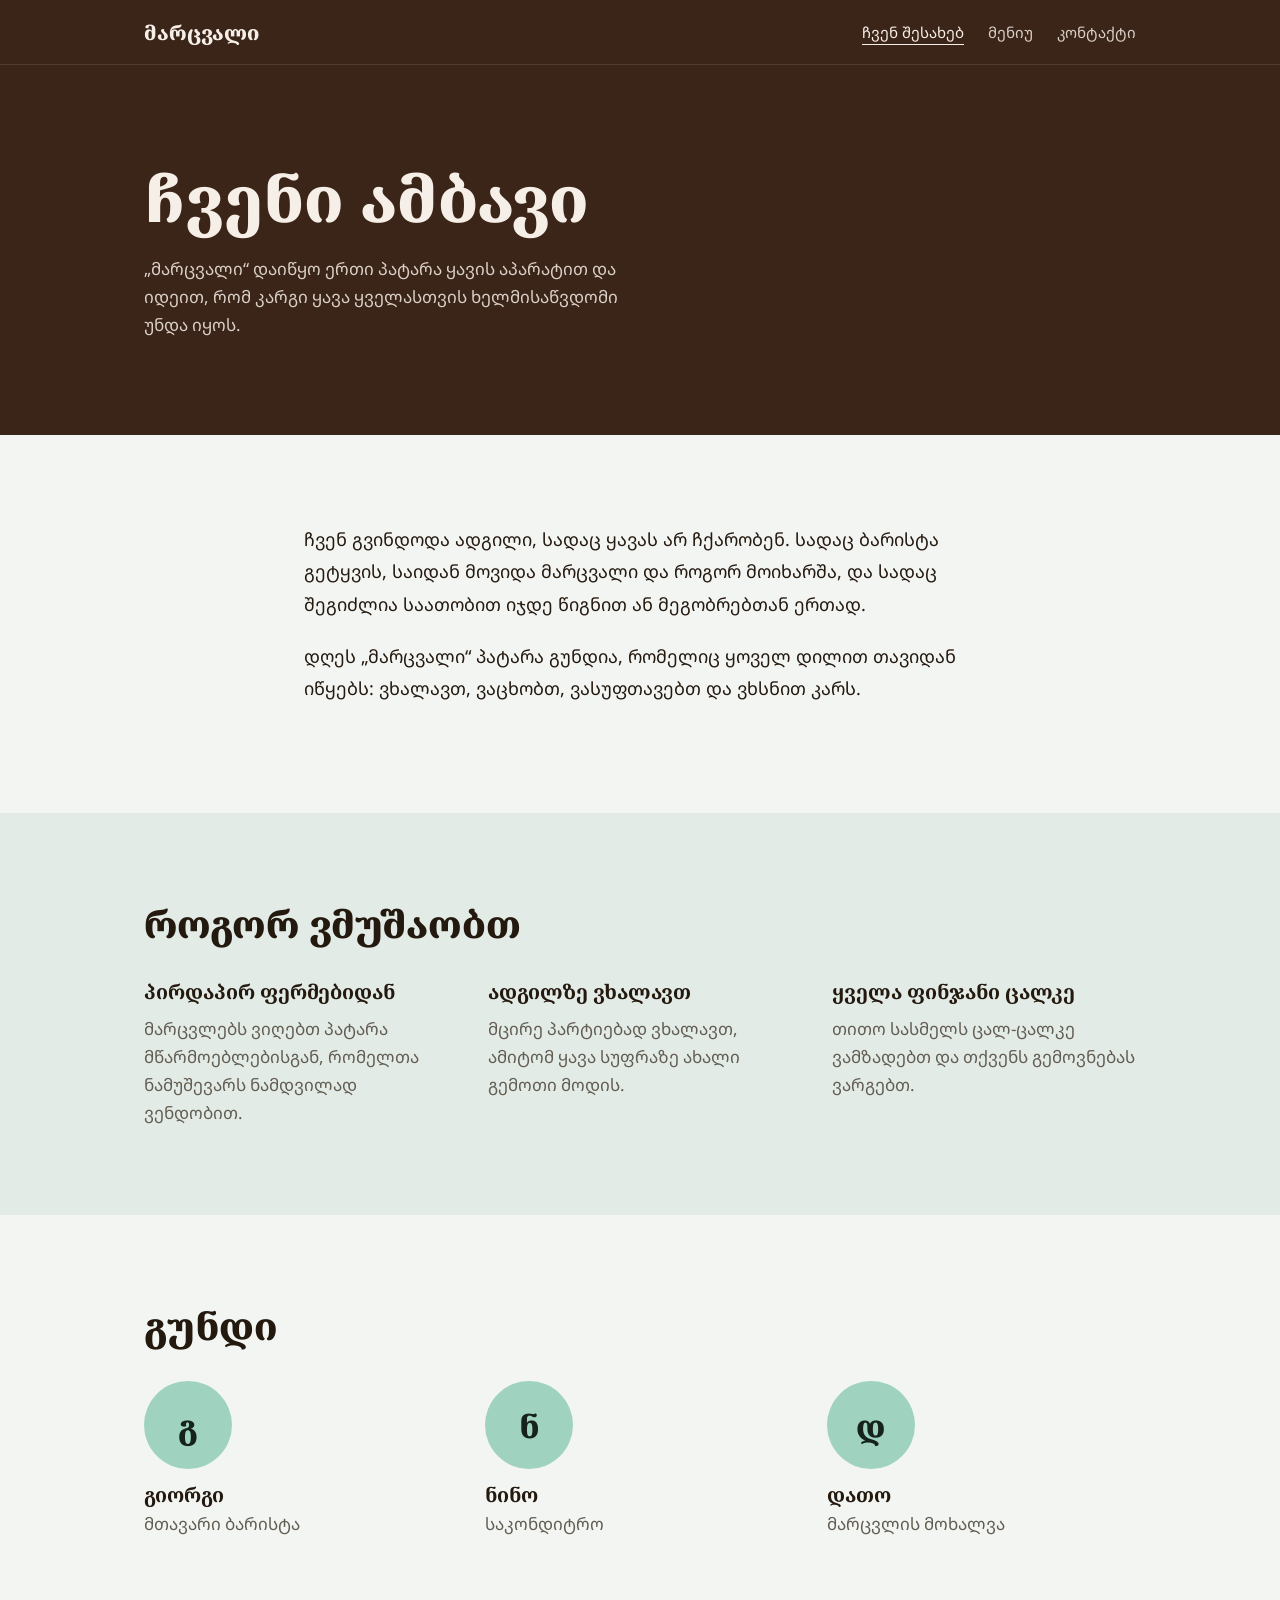
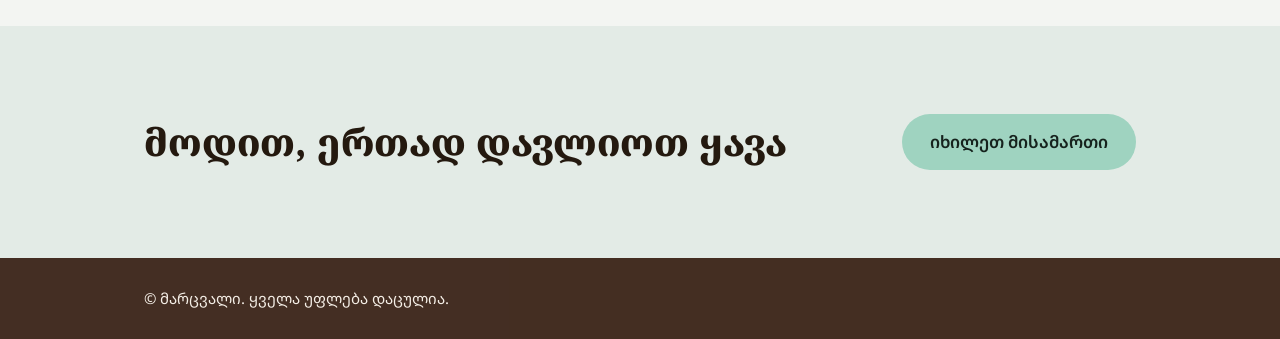
==== about.html @ 7edf588c "Add files via upload" ====
<!doctype html>
<html lang="ka">
  <head>
    <meta charset="utf-8" />
    <meta name="viewport" content="width=device-width, initial-scale=1" />
    <title>ჩვენ შესახებ – მარცვალი</title>
    <link rel="preconnect" href="https://fonts.googleapis.com" />
    <link rel="preconnect" href="https://fonts.gstatic.com" crossorigin />
    <link
      href="https://fonts.googleapis.com/css2?family=Noto+Sans+Georgian:wght@400;600&family=Noto+Serif+Georgian:wght@700;800&display=swap"
      rel="stylesheet"
    />
    <link rel="stylesheet" href="style.css" />
    <link rel="stylesheet" href="about.css" />
  </head>
  <body>
    <nav class="nav">
      <div class="wrap nav-in">
        <a class="brand" href="index.html">მარცვალი</a>
        <div class="links">
          <a href="about.html" aria-current="page">ჩვენ შესახებ</a>
          <a href="index.html#menu">მენიუ</a>
          <a href="index.html#contact">კონტაქტი</a>
        </div>
      </div>
    </nav>

    <header class="page-head">
      <div class="wrap">
        <h1>ჩვენი ამბავი</h1>
        <p>
          „მარცვალი“ დაიწყო ერთი პატარა ყავის აპარატით და იდეით, რომ კარგი ყავა
          ყველასთვის ხელმისაწვდომი უნდა იყოს.
        </p>
      </div>
    </header>

    <main>
      <section>
        <div class="wrap story">
          <p>
            ჩვენ გვინდოდა ადგილი, სადაც ყავას არ ჩქარობენ. სადაც ბარისტა
            გეტყვის, საიდან მოვიდა მარცვალი და როგორ მოიხარშა, და სადაც შეგიძლია
            საათობით იჯდე წიგნით ან მეგობრებთან ერთად.
          </p>
          <p>
            დღეს „მარცვალი“ პატარა გუნდია, რომელიც ყოველ დილით თავიდან იწყებს:
            ვხალავთ, ვაცხობთ, ვასუფთავებთ და ვხსნით კარს.
          </p>
        </div>
      </section>

      <section class="alt">
        <div class="wrap">
          <h2>როგორ ვმუშაობთ</h2>
          <div class="about">
            <article>
              <h3>პირდაპირ ფერმებიდან</h3>
              <p>
                მარცვლებს ვიღებთ პატარა მწარმოებლებისგან, რომელთა ნამუშევარს
                ნამდვილად ვენდობით.
              </p>
            </article>
            <article>
              <h3>ადგილზე ვხალავთ</h3>
              <p>
                მცირე პარტიებად ვხალავთ, ამიტომ ყავა სუფრაზე ახალი გემოთი მოდის.
              </p>
            </article>
            <article>
              <h3>ყველა ფინჯანი ცალკე</h3>
              <p>
                თითო სასმელს ცალ-ცალკე ვამზადებთ და თქვენს გემოვნებას ვარგებთ.
              </p>
            </article>
          </div>
        </div>
      </section>

      <section>
        <div class="wrap">
          <h2>გუნდი</h2>
          <div class="team">
            <article>
              <div class="avatar" aria-hidden="true">გ</div>
              <h3>გიორგი</h3>
              <p>მთავარი ბარისტა</p>
            </article>
            <article>
              <div class="avatar" aria-hidden="true">ნ</div>
              <h3>ნინო</h3>
              <p>საკონდიტრო</p>
            </article>
            <article>
              <div class="avatar" aria-hidden="true">დ</div>
              <h3>დათო</h3>
              <p>მარცვლის მოხალვა</p>
            </article>
          </div>
        </div>
      </section>

      <section class="alt">
        <div class="wrap cta">
          <h2>მოდით, ერთად დავლიოთ ყავა</h2>
          <a class="btn" href="index.html#contact">იხილეთ მისამართი</a>
        </div>
      </section>
    </main>

    <footer>
      <div class="wrap">© მარცვალი. ყველა უფლება დაცულია.</div>
    </footer>
  </body>
</html>
---- style.css ----
:root {
  --bg: #f3f5f2;
  --alt: #e3ebe6;
  --ink: #24190f;
  --muted: #625d52;
  --deep: #3b2418;
  --on-deep: #f6efe7;
  --mint: #9fd3c0;
  --line: #b5bdb4;
  color-scheme: light;
}
@media (prefers-color-scheme: dark) {
  :root {
    --bg: #171c1a;
    --alt: #1f2724;
    --ink: #ece7dc;
    --muted: #a8aca2;
    --deep: #2a1a11;
    --line: #44504a;
    color-scheme: dark;
  }
}
*,
*::before,
*::after {
  box-sizing: border-box;
}
html {
  scroll-behavior: smooth;
  scroll-padding-top: 72px;
}
body {
  margin: 0;
  background: var(--bg);
  color: var(--ink);
  font:
    400 17px/1.65 "Noto Sans Georgian",
    system-ui,
    sans-serif;
}
a {
  color: inherit;
}
:focus-visible {
  outline: 3px solid var(--mint);
  outline-offset: 3px;
}
.wrap {
  max-width: 1040px;
  margin: 0 auto;
  padding: 0 24px;
}

/* nav */
.nav {
  position: sticky;
  top: 0;
  z-index: 10;
  background: var(--deep);
  color: var(--on-deep);
  border-bottom: 1px solid rgba(255, 255, 255, 0.1);
}
.nav-in {
  display: flex;
  justify-content: space-between;
  align-items: center;
  height: 64px;
}
.brand {
  font:
    800 20px "Noto Serif Georgian",
    serif;
  text-decoration: none;
}
.links {
  display: flex;
  gap: 24px;
}
.links a {
  text-decoration: none;
  font-size: 15px;
  opacity: 0.85;
}
.links a:hover {
  opacity: 1;
  text-decoration: underline;
  text-underline-offset: 6px;
}

/* hero */
.hero {
  background: var(--deep);
  color: var(--on-deep);
  padding: clamp(48px, 9vw, 112px) 0;
}
.hero-in {
  display: grid;
  grid-template-columns: 1.2fr 0.8fr;
  gap: 48px;
  align-items: center;
}
h1 {
  font:
    800 clamp(34px, 6vw, 64px)/1.15 "Noto Serif Georgian",
    serif;
  margin: 0;
  max-width: 13ch;
}
.hero p {
  max-width: 44ch;
  margin: 24px 0 32px;
  opacity: 0.85;
}
.btn {
  display: inline-block;
  background: var(--mint);
  color: #16221d;
  font-weight: 600;
  padding: 14px 28px;
  border-radius: 999px;
  text-decoration: none;
  transition: transform 0.15s;
}
.btn:hover {
  transform: translateY(-2px);
}

/* css cup */
.cup {
  position: relative;
  width: 240px;
  height: 240px;
  margin: 0 auto;
}
.cup-body {
  position: absolute;
  left: 30px;
  top: 80px;
  width: 150px;
  height: 110px;
  background: var(--on-deep);
  border-radius: 0 0 75px 75px;
}
.cup-body::before {
  content: "";
  position: absolute;
  left: 0;
  right: 0;
  top: 0;
  height: 16px;
  background: #5a3a28;
  border-radius: 50%;
  transform: translateY(-8px);
}
.cup-handle {
  position: absolute;
  left: 165px;
  top: 98px;
  width: 54px;
  height: 54px;
  border: 12px solid var(--on-deep);
  border-left: 0;
  border-radius: 0 40px 40px 0;
}
.saucer {
  position: absolute;
  left: 10px;
  top: 186px;
  width: 200px;
  height: 14px;
  background: var(--mint);
  border-radius: 50%;
}
.steam {
  position: absolute;
  top: 10px;
  width: 8px;
  height: 56px;
  border-radius: 8px;
  background: var(--mint);
  opacity: 0;
  animation: rise 3.2s ease-in-out infinite;
}
.s1 {
  left: 70px;
}
.s2 {
  left: 102px;
  animation-delay: 0.8s;
}
.s3 {
  left: 134px;
  animation-delay: 1.6s;
}
@keyframes rise {
  0% {
    opacity: 0;
    transform: translateY(18px);
  }
  40% {
    opacity: 0.7;
  }
  100% {
    opacity: 0;
    transform: translateY(-14px);
  }
}

/* sections */
section {
  padding: clamp(48px, 8vw, 88px) 0;
}
.alt {
  background: var(--alt);
}
h2 {
  font:
    800 clamp(26px, 4vw, 38px)/1.2 "Noto Serif Georgian",
    serif;
  margin: 0 0 32px;
}
h3 {
  font:
    700 20px "Noto Serif Georgian",
    serif;
  margin: 0 0 10px;
}
.about {
  display: grid;
  grid-template-columns: repeat(auto-fit, minmax(240px, 1fr));
  gap: 40px;
}
.about p {
  margin: 0;
  color: var(--muted);
}

/* menu */
.menu {
  display: grid;
  grid-template-columns: repeat(auto-fit, minmax(300px, 1fr));
  gap: 32px 64px;
}
ul {
  list-style: none;
  margin: 0;
  padding: 0;
}
li {
  display: flex;
  justify-content: space-between;
  gap: 16px;
  padding: 14px 0;
  border-bottom: 1px solid var(--line);
}
li b {
  display: block;
  font-weight: 600;
}
li small {
  display: block;
  color: var(--muted);
  font-size: 14px;
  line-height: 1.4;
}
li span {
  font-weight: 600;
  white-space: nowrap;
}

/* contact */
.contact {
  display: grid;
  grid-template-columns: repeat(auto-fit, minmax(260px, 1fr));
  gap: 40px;
}
.contact h2 {
  margin-bottom: 16px;
}
.contact p {
  margin: 0 0 6px;
}
.muted {
  color: var(--muted);
}
footer {
  padding: 28px 0;
  background: var(--deep);
  color: var(--on-deep);
  font-size: 15px;
  opacity: 0.95;
}

@media (max-width: 720px) {
  .hero-in {
    grid-template-columns: 1fr;
  }
  .cup {
    order: -1;
    transform: scale(0.8);
  }
  .links {
    gap: 16px;
  }
}
@media (prefers-reduced-motion: reduce) {
  .steam {
    animation: none;
    opacity: 0.5;
  }
  html {
    scroll-behavior: auto;
  }
  .btn {
    transition: none;
  }
}
---- about.css ----
/* about page */
.links a[aria-current="page"] {
  opacity: 1;
  text-decoration: underline;
  text-underline-offset: 6px;
}
.page-head {
  background: var(--deep);
  color: var(--on-deep);
  padding: clamp(48px, 8vw, 96px) 0;
}
.page-head p {
  max-width: 50ch;
  margin: 20px 0 0;
  opacity: 0.85;
}
.story {
  max-width: 720px;
}
.story p {
  margin: 0 0 20px;
  font-size: 18px;
  line-height: 1.8;
}
.team {
  display: grid;
  grid-template-columns: repeat(auto-fit, minmax(200px, 1fr));
  gap: 32px;
}
.team h3 {
  margin: 12px 0 2px;
}
.team p {
  margin: 0;
  color: var(--muted);
}
.avatar {
  width: 88px;
  height: 88px;
  border-radius: 50%;
  background: var(--mint);
  color: #16221d;
  display: grid;
  place-items: center;
  font:
    800 32px "Noto Serif Georgian",
    serif;
}
.cta {
  display: flex;
  flex-wrap: wrap;
  gap: 24px;
  align-items: center;
  justify-content: space-between;
}
.cta h2 {
  margin: 0;
}
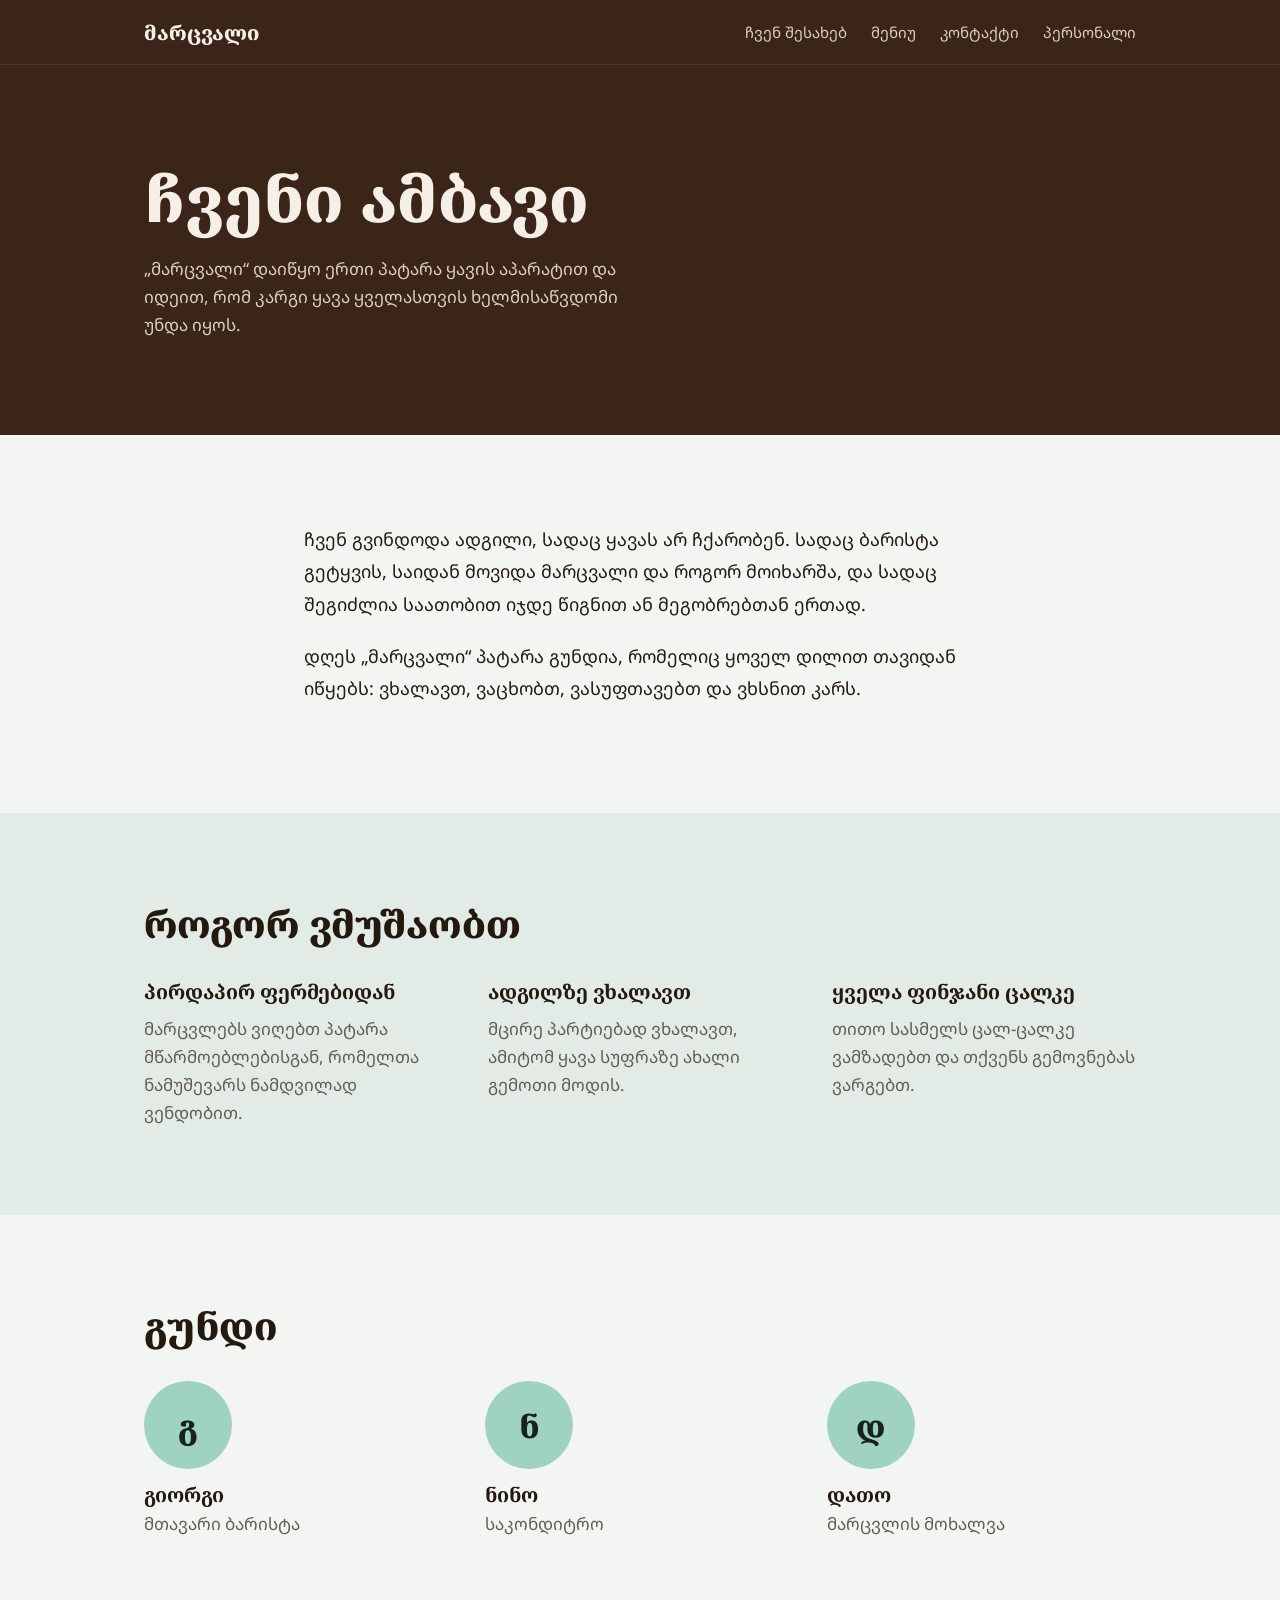
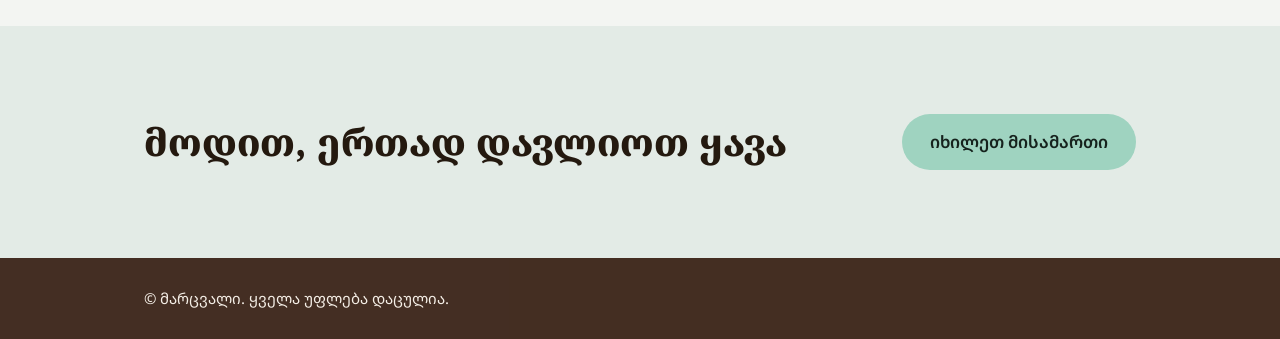
==== commit c7244889: "Add files via upload" ====
--- a/about.html
+++ b/about.html
@@ -14,16 +14,19 @@
     <link rel="stylesheet" href="about.css" />
   </head>
   <body>
+    <!-- ===== ნავიგაცია: იგივე ბლოკი ყველა გვერდზე ===== -->
     <nav class="nav">
       <div class="wrap nav-in">
         <a class="brand" href="index.html">მარცვალი</a>
         <div class="links">
-          <a href="about.html" aria-current="page">ჩვენ შესახებ</a>
-          <a href="index.html#menu">მენიუ</a>
-          <a href="index.html#contact">კონტაქტი</a>
+          <a href="about.html">ჩვენ შესახებ</a>
+          <a href="menu.html">მენიუ</a>
+          <a href="contact.html">კონტაქტი</a>
+          <a href="person.html">პერსონალი</a>
         </div>
       </div>
     </nav>
+    <!-- ===== ნავიგაციის დასასრული ===== -->
 
     <header class="page-head">
       <div class="wrap">
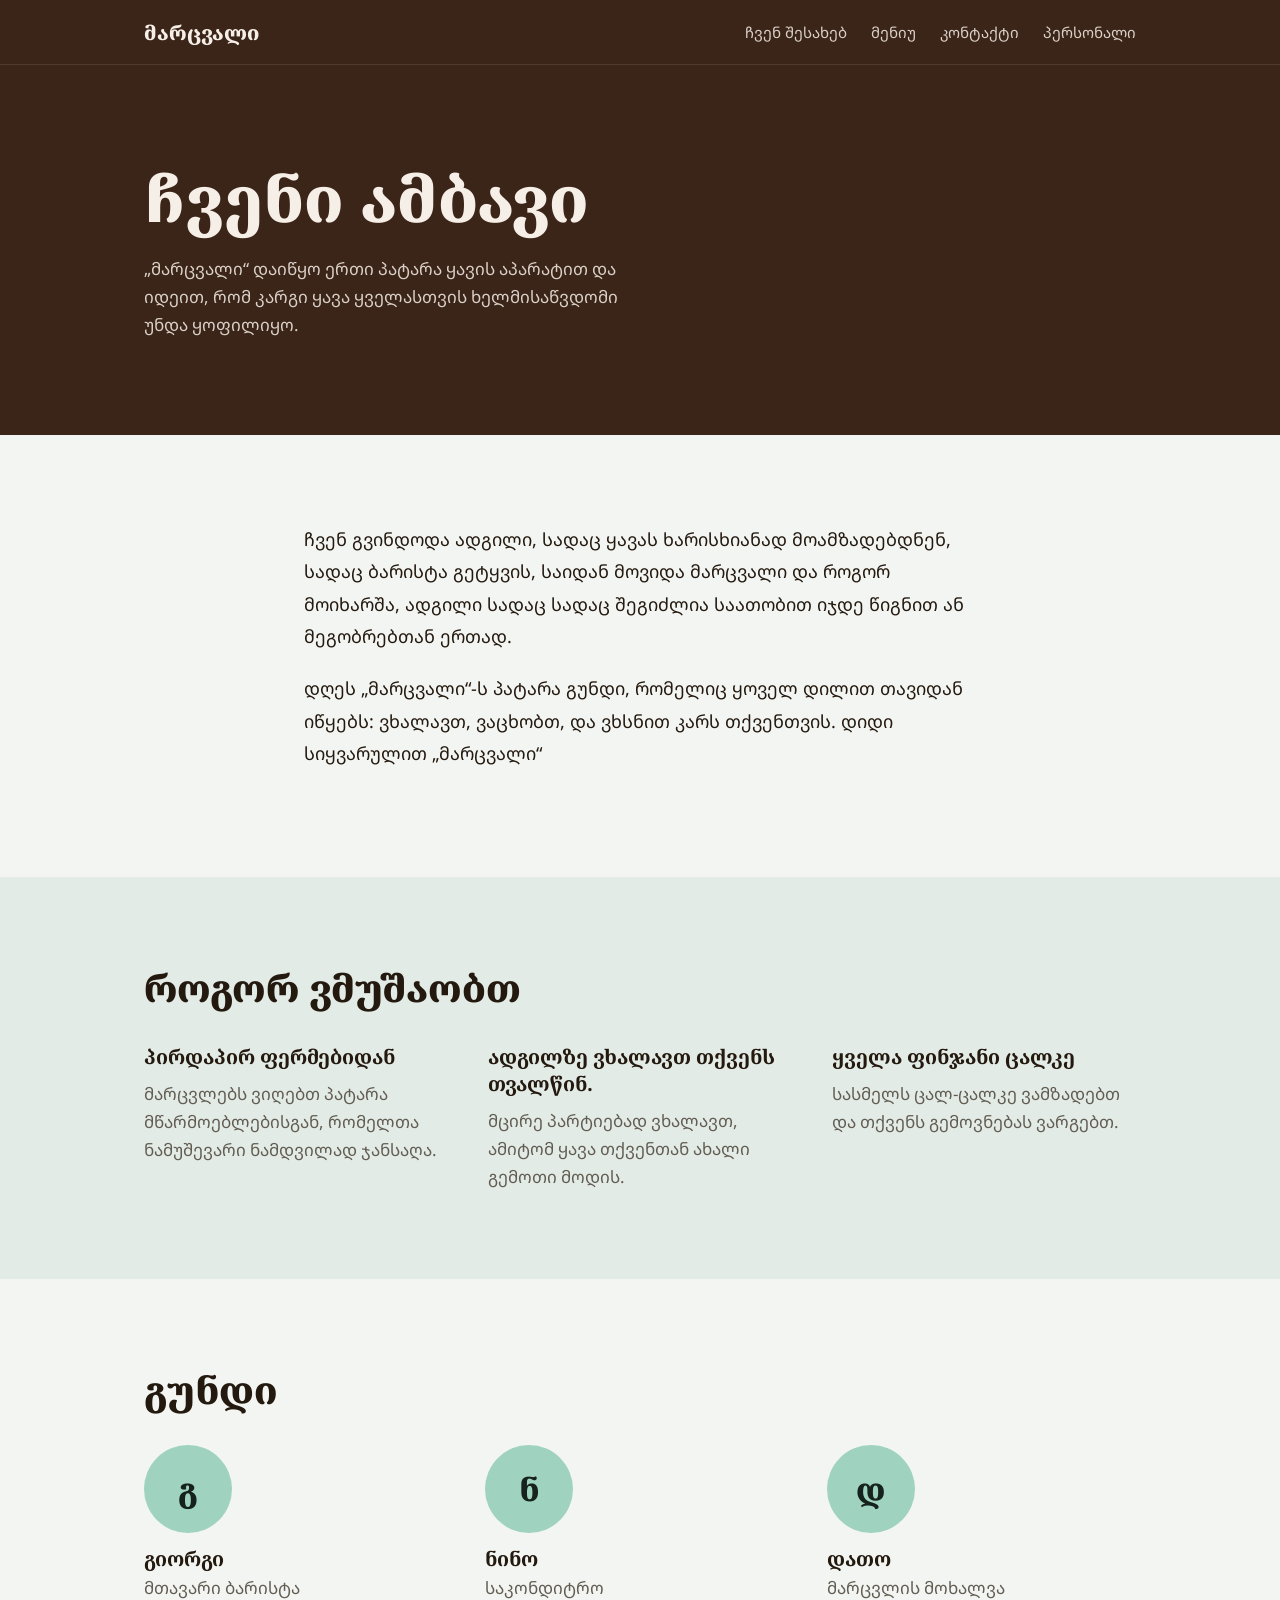
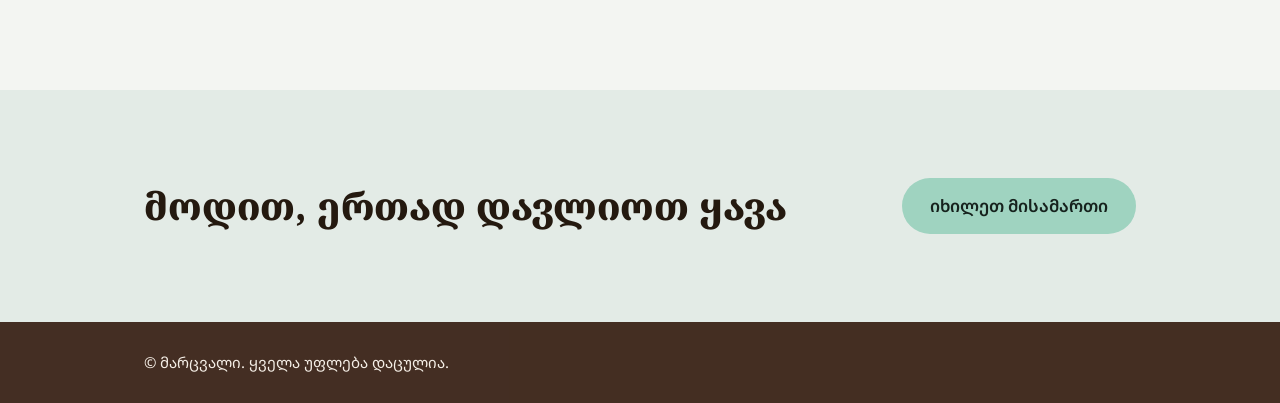
==== commit 72633dff: "Add files via upload" ====
--- a/about.html
+++ b/about.html
@@ -33,7 +33,7 @@
         <h1>ჩვენი ამბავი</h1>
         <p>
           „მარცვალი“ დაიწყო ერთი პატარა ყავის აპარატით და იდეით, რომ კარგი ყავა
-          ყველასთვის ხელმისაწვდომი უნდა იყოს.
+          ყველასთვის ხელმისაწვდომი უნდა ყოფილიყო.
         </p>
       </div>
     </header>
@@ -42,13 +42,14 @@
       <section>
         <div class="wrap story">
           <p>
-            ჩვენ გვინდოდა ადგილი, სადაც ყავას არ ჩქარობენ. სადაც ბარისტა
-            გეტყვის, საიდან მოვიდა მარცვალი და როგორ მოიხარშა, და სადაც შეგიძლია
+            ჩვენ გვინდოდა ადგილი, სადაც ყავას ხარისხიანად მოამზადებდნენ, სადაც ბარისტა
+            გეტყვის, საიდან მოვიდა მარცვალი და როგორ მოიხარშა, ადგილი სადაც  სადაც შეგიძლია
             საათობით იჯდე წიგნით ან მეგობრებთან ერთად.
           </p>
           <p>
-            დღეს „მარცვალი“ პატარა გუნდია, რომელიც ყოველ დილით თავიდან იწყებს:
-            ვხალავთ, ვაცხობთ, ვასუფთავებთ და ვხსნით კარს.
+            დღეს „მარცვალი“-ს პატარა გუნდი, რომელიც ყოველ დილით თავიდან იწყებს:
+            ვხალავთ, ვაცხობთ, და ვხსნით კარს თქვენთვის.
+            დიდი სიყვარულით „მარცვალი“
           </p>
         </div>
       </section>
@@ -60,20 +61,20 @@
             <article>
               <h3>პირდაპირ ფერმებიდან</h3>
               <p>
-                მარცვლებს ვიღებთ პატარა მწარმოებლებისგან, რომელთა ნამუშევარს
-                ნამდვილად ვენდობით.
+                მარცვლებს ვიღებთ პატარა მწარმოებლებისგან, რომელთა ნამუშევარი
+                ნამდვილად ჯანსაღა.
               </p>
             </article>
             <article>
-              <h3>ადგილზე ვხალავთ</h3>
+              <h3>ადგილზე ვხალავთ თქვენს თვალწინ.</h3>
               <p>
-                მცირე პარტიებად ვხალავთ, ამიტომ ყავა სუფრაზე ახალი გემოთი მოდის.
+                მცირე პარტიებად ვხალავთ, ამიტომ ყავა თქვენთან ახალი გემოთი მოდის.
               </p>
             </article>
             <article>
               <h3>ყველა ფინჯანი ცალკე</h3>
               <p>
-                თითო სასმელს ცალ-ცალკე ვამზადებთ და თქვენს გემოვნებას ვარგებთ.
+               სასმელს ცალ-ცალკე ვამზადებთ და თქვენს გემოვნებას ვარგებთ.
               </p>
             </article>
           </div>
--- a/style.css
+++ b/style.css
@@ -235,12 +235,6 @@
   color: var(--muted);
 }
 
-/* menu */
-.menu {
-  display: grid;
-  grid-template-columns: repeat(auto-fit, minmax(300px, 1fr));
-  gap: 32px 64px;
-}
 ul {
   list-style: none;
   margin: 0;
